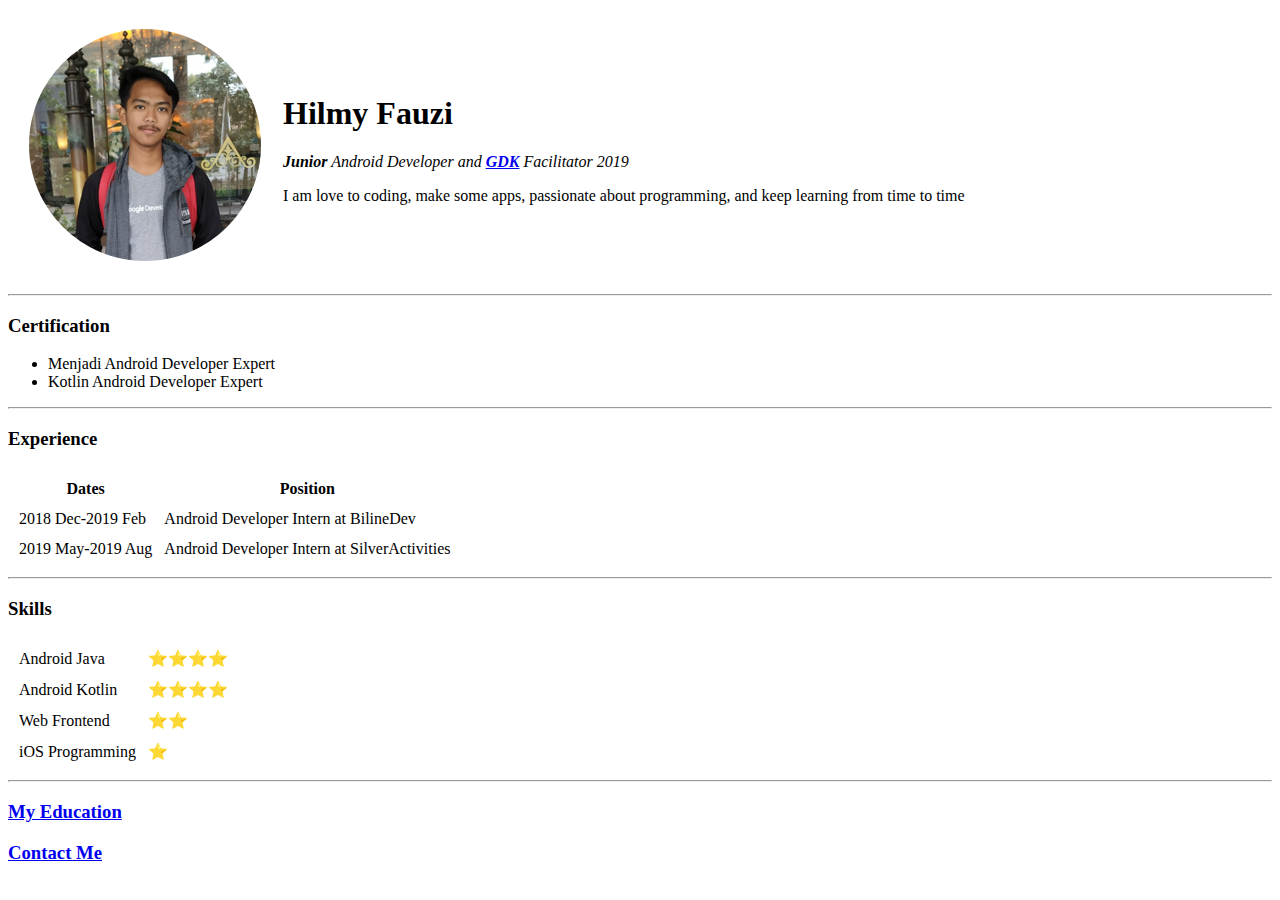
==== index.html @ b68ab443 "Add initial cv website files" ====
<!DOCTYPE html>
<html lang="en" dir="ltr">

<head>
  <meta charset="utf-8">
  <title>Personal Site</title>
</head>

<body>
  <table cellspacing="20">
    <tr>
      <td><img src="images/prof.png" alt="personal profile pic" /></td>
      <td>
        <h1>Hilmy Fauzi</h1>
        <p><em><strong>Junior</strong> Android Developer and <strong><a href="https://events.withgoogle.com/googledeveloperskejar">GDK</a></strong> Facilitator 2019</em></p>
        <p>
          I am love to coding, make some apps, passionate about programming, and keep learning from time to time
        </p>
      </td>
    </tr>

  </table>

  <hr>

  <h3>Certification</h3>
  <ul>
    <li>Menjadi Android Developer Expert</li>
    <li>Kotlin Android Developer Expert</li>
  </ul>
  <hr>
  <h3>Experience</h3>
  <table cellspacing="10">
    <tr>
      <th>Dates</th>
      <th>Position</th>
    </tr>
    <tr>
      <td>2018 Dec-2019 Feb</td>
      <td>Android Developer Intern at BilineDev</td>
    </tr>
    <tr>
      <td>2019 May-2019 Aug</td>
      <td>Android Developer Intern at SilverActivities</td>
    </tr>
  </table>
  <hr>
  <h3>Skills</h3>
  <table cellspacing="10 ">
    <tr>
      <td>Android Java</td>
      <td>⭐️⭐️⭐️⭐️</td>
    </tr>
    <tr>
      <td>Android Kotlin</td>
      <td>⭐️⭐️⭐️⭐️</td>
    </tr>
    <tr>
      <td>Web Frontend</td>
      <td>⭐️⭐️</td>
    </tr>
    <tr>
      <td>iOS Programming</td>
      <td>⭐️</td>
    </tr>
  </table>
  <hr>
  <h3><a href="education.html">My Education</a></h3>
  <h3><a href="contact.html">Contact Me</a></h3>
</body>

</html>
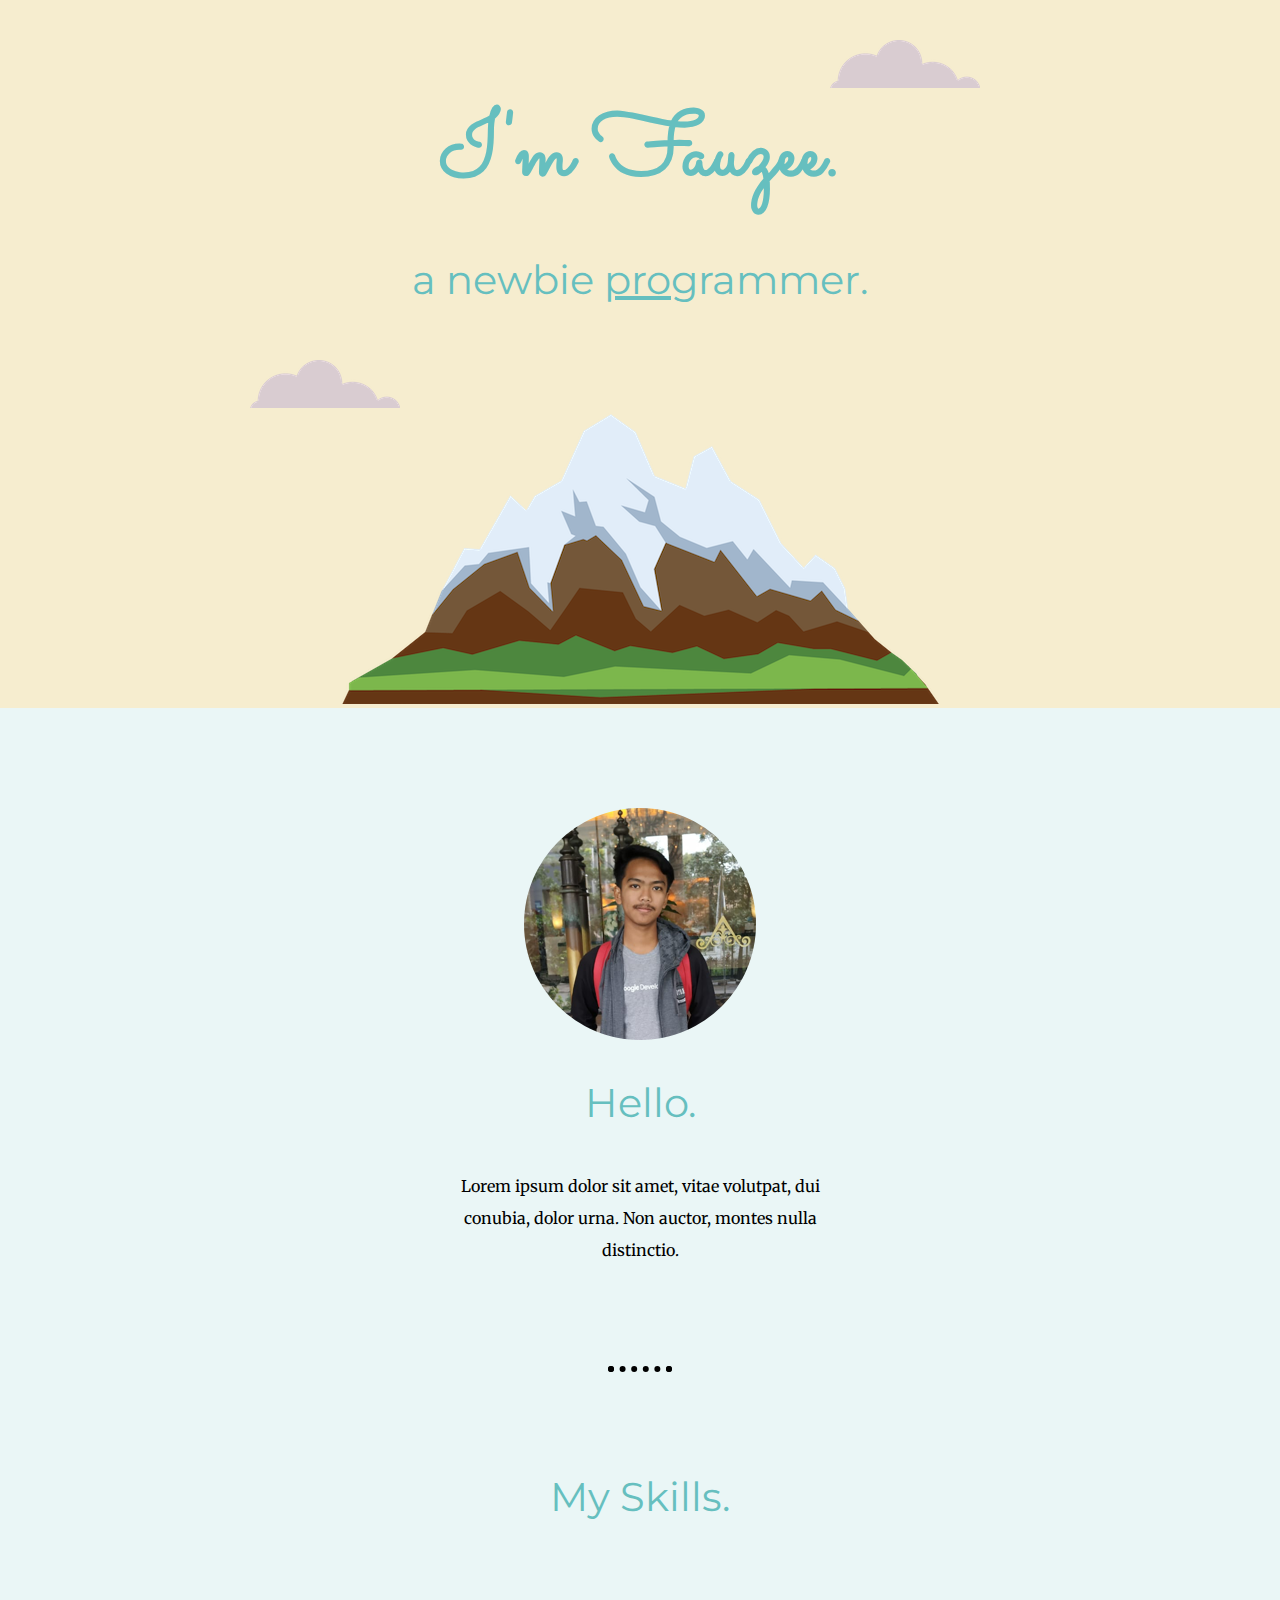
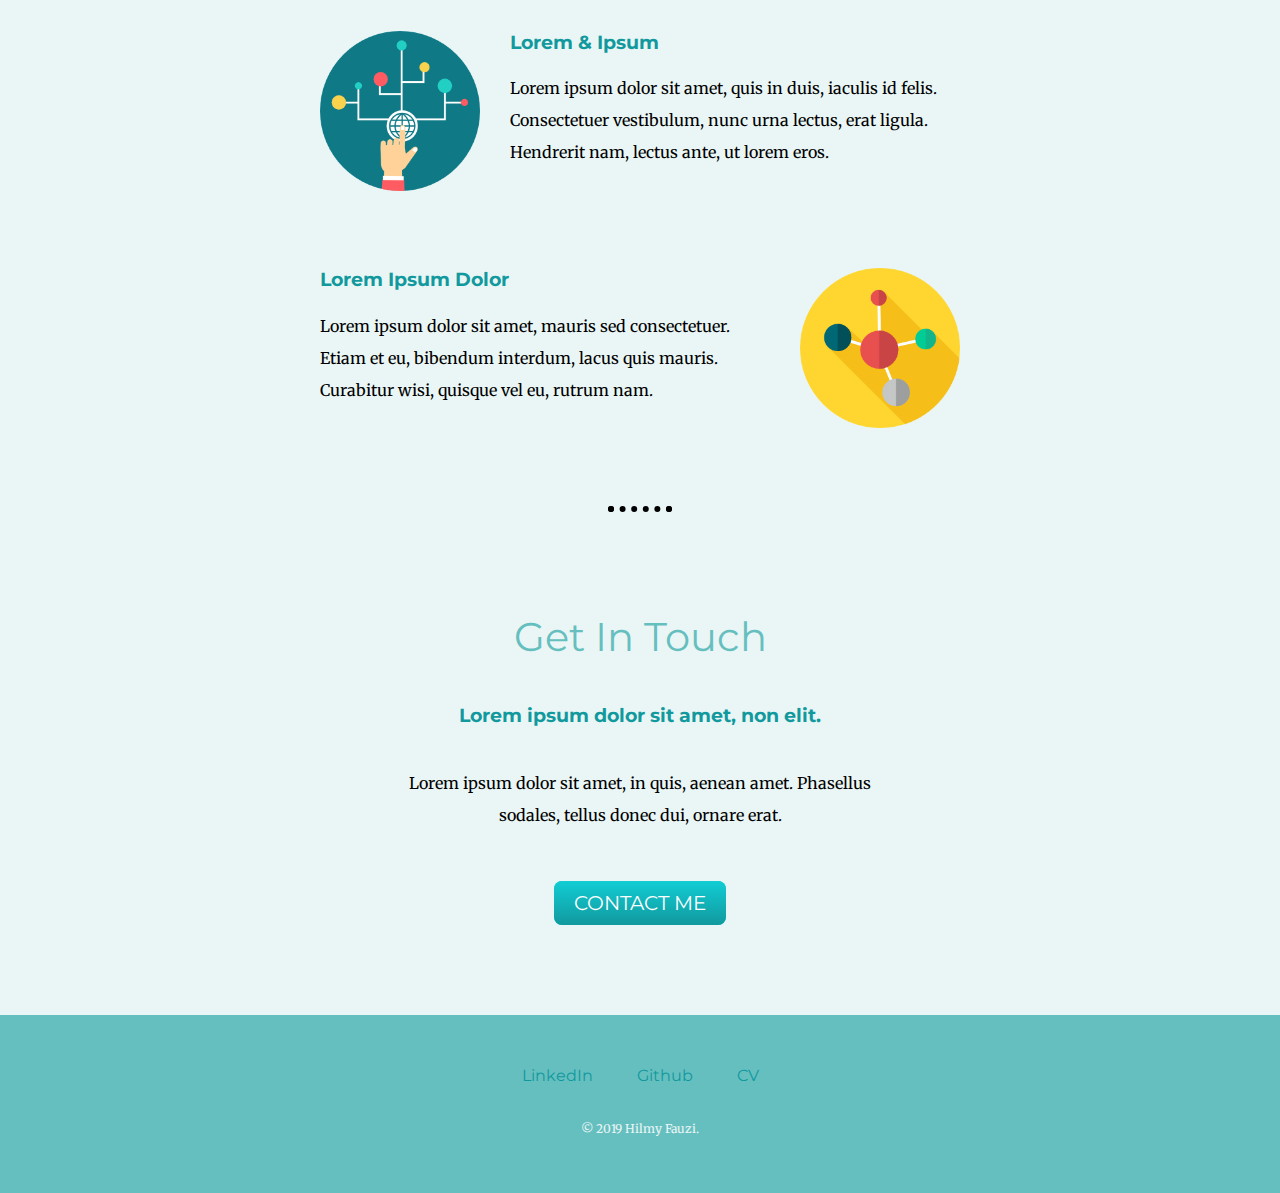
==== commit 855d4997: "css" ====
--- a/index.html
+++ b/index.html
@@ -1,72 +1,57 @@
 <!DOCTYPE html>
 <html lang="en" dir="ltr">
+  <head>
+    <meta charset="utf-8">
+    <title>Hilmy Fauzi</title>
+    <link rel="stylesheet" href="css/styles.css">
+    <link rel="icon" href="favicon.ico">
+    <link href="https://fonts.googleapis.com/css?family=Merriweather|Montserrat|Sacramento&display=swap" rel="stylesheet">
+  </head>
+  <body>
+    <div class="top-container">
+      <img class="top-cloud" src="images/cloud.png" alt="cloud-img">
+      <h1>I'm Fauzee.</h1>
+      <h2>a newbie <span>pro</span>grammer.</h2>
+      <img class="bottom-cloud" src="images/cloud.png" alt="cloud-img">
+      <img src="images/mountain.png" alt="mountain-img">
+    </div>
 
-<head>
-  <meta charset="utf-8">
-  <title>Personal Site</title>
-</head>
+    <div class="middle-container">
+      <div class="profile">
+        <img src="images/prof.png" alt="profile-picture">
+        <h2>Hello.</h2>
+        <p class="intro">Lorem ipsum dolor sit amet, vitae volutpat, dui conubia, dolor urna. Non auctor, montes nulla distinctio.</p>
+      </div>
+      <hr>
+      <div class="skills">
+        <h2>My Skills.</h2>
+        <div class="skill-row">
+          <img class="skill-img" src="images/skill.png" alt="">
+          <h3>Lorem & Ipsum</h3>
+          <p>Lorem ipsum dolor sit amet, quis in duis, iaculis id felis. Consectetuer vestibulum, nunc urna lectus, erat ligula. Hendrerit nam, lectus ante, ut lorem eros.</p>
+        </div>
+        <div class="skill-row">
+          <img class="skills-img" src="images/skill-row.png" alt="">
+          <h3>Lorem Ipsum Dolor</h3>
+          <p>Lorem ipsum dolor sit amet, mauris sed consectetuer. Etiam et eu, bibendum interdum, lacus quis mauris. Curabitur wisi, quisque vel eu, rutrum nam.</p>
+        </div>
+      </div>
+      <hr>
+      <div class="contact-me">
+        <h2>Get In Touch</h2>
+        <h3>Lorem ipsum dolor sit amet, non elit.</h3>
+        <p class="contact-message">Lorem ipsum dolor sit amet, in quis, aenean amet. Phasellus sodales, tellus donec dui, ornare erat.</p>
+        <a class="btn" href="mailto:hilmy2602@gmail.com">CONTACT ME</a>
+      </div>
+    </div>
 
-<body>
-  <table cellspacing="20">
-    <tr>
-      <td><img src="images/prof.png" alt="personal profile pic" /></td>
-      <td>
-        <h1>Hilmy Fauzi</h1>
-        <p><em><strong>Junior</strong> Android Developer and <strong><a href="https://events.withgoogle.com/googledeveloperskejar">GDK</a></strong> Facilitator 2019</em></p>
-        <p>
-          I am love to coding, make some apps, passionate about programming, and keep learning from time to time
-        </p>
-      </td>
-    </tr>
 
-  </table>
+    <div class="bottom-container">
+      <a class="footer-link" href="https://www.linkedin.com/in/fauzi-hilmy/">LinkedIn</a>
+      <a class="footer-link" href="https://github.com/Fauzee26">Github</a>
+      <a class="footer-link" href="https://fauzee26.github.io/cv/">CV</a>
+      <p class="copyright">© 2019 Hilmy Fauzi.</p>
+    </div>
 
-  <hr>
-
-  <h3>Certification</h3>
-  <ul>
-    <li>Menjadi Android Developer Expert</li>
-    <li>Kotlin Android Developer Expert</li>
-  </ul>
-  <hr>
-  <h3>Experience</h3>
-  <table cellspacing="10">
-    <tr>
-      <th>Dates</th>
-      <th>Position</th>
-    </tr>
-    <tr>
-      <td>2018 Dec-2019 Feb</td>
-      <td>Android Developer Intern at BilineDev</td>
-    </tr>
-    <tr>
-      <td>2019 May-2019 Aug</td>
-      <td>Android Developer Intern at SilverActivities</td>
-    </tr>
-  </table>
-  <hr>
-  <h3>Skills</h3>
-  <table cellspacing="10 ">
-    <tr>
-      <td>Android Java</td>
-      <td>⭐️⭐️⭐️⭐️</td>
-    </tr>
-    <tr>
-      <td>Android Kotlin</td>
-      <td>⭐️⭐️⭐️⭐️</td>
-    </tr>
-    <tr>
-      <td>Web Frontend</td>
-      <td>⭐️⭐️</td>
-    </tr>
-    <tr>
-      <td>iOS Programming</td>
-      <td>⭐️</td>
-    </tr>
-  </table>
-  <hr>
-  <h3><a href="education.html">My Education</a></h3>
-  <h3><a href="contact.html">Contact Me</a></h3>
-</body>
-
+      </body>
 </html>
--- a/css/styles.css
+++ b/css/styles.css
@@ -0,0 +1,137 @@
+
+body {
+  margin: 0;
+  text-align: center;
+  font-family: 'Merriweather', serif;
+  background-color: #EAF6F6;
+}
+
+h1 {
+  font-size: 5.625rem;
+  margin: 50px auto 0 auto;
+  font-family: 'Sacramento', cursive;
+  color: #66BFBF;
+}
+
+h2 {
+  font-family: 'Montserrat', sans-serif;
+  font-size: 2.5rem;
+  color: #66BFBF;
+  font-weight: normal;
+  padding-bottom: 10px;
+}
+
+h3 {
+  font-family: 'Montserrat', sans-serif;
+  color: #11999E;
+}
+span {
+  text-decoration: underline;
+}
+
+p {
+  line-height: 2;
+}
+
+hr {
+  border: dotted black 6px;
+  border-bottom: none;
+  width: 4%;
+  margin: 100px auto;
+}
+
+a {
+  color: #11999E;
+  font-family: 'Montserrat', sans-serif;
+  margin: 10px 20px;
+  text-decoration: none;
+}
+
+a:hover {
+  color: #EAF6F6;
+}
+.top-container {
+  padding-top: 40px;
+  position: relative;
+  background-color: #f6edcf;
+}
+
+.skill-row {
+  width: 50%;
+  margin: 100px auto 100px auto;
+  text-align: left;
+}
+
+.skill-img {
+  width: 25%;
+  float: left;
+  margin-right: 30px;
+}
+
+.skills-img {
+  width: 25%;
+  float: right;
+  margin-left: 30px;
+}
+
+.intro {
+  width: 30%;
+  margin: auto;
+}
+.middle-container {
+  margin: 100px 0;
+}
+
+.bottom-container {
+  background-color: #66bfbf;
+  padding: 50px 0 20px;
+}
+
+.copyright {
+  color: #EAF6F6;
+  font-size: 0.75rem;
+  padding: 20px 0;
+}
+.top-cloud {
+  position: absolute;
+  right: 300px;
+  top: 40px;
+}
+
+.bottom-cloud {
+  position: absolute;
+  left: 250px;
+  bottom: 300px;
+}
+
+.contact-message {
+  width: 40%;
+  margin: 40px auto 60px;
+}
+
+.btn {
+  background: #11cdd4;
+  background-image: -webkit-linear-gradient(top, #11cdd4, #11999e);
+  background-image: -moz-linear-gradient(top, #11cdd4, #11999e);
+  background-image: -ms-linear-gradient(top, #11cdd4, #11999e);
+  background-image: -o-linear-gradient(top, #11cdd4, #11999e);
+  background-image: linear-gradient(to bottom, #11cdd4, #11999e);
+  -webkit-border-radius: 8;
+  -moz-border-radius: 8;
+  border-radius: 8px;
+  font-family: 'Montserrat', sans-serif;
+  color: #ffffff;
+  font-size: 20px;
+  padding: 10px 20px 10px 20px;
+  text-decoration: none;
+}
+
+.btn:hover {
+  background: #30e3cb;
+  background-image: -webkit-linear-gradient(top, #30e3cb, #2bc4ad);
+  background-image: -moz-linear-gradient(top, #30e3cb, #2bc4ad);
+  background-image: -ms-linear-gradient(top, #30e3cb, #2bc4ad);
+  background-image: -o-linear-gradient(top, #30e3cb, #2bc4ad);
+  background-image: linear-gradient(to bottom, #30e3cb, #2bc4ad);
+  text-decoration: none;
+}
